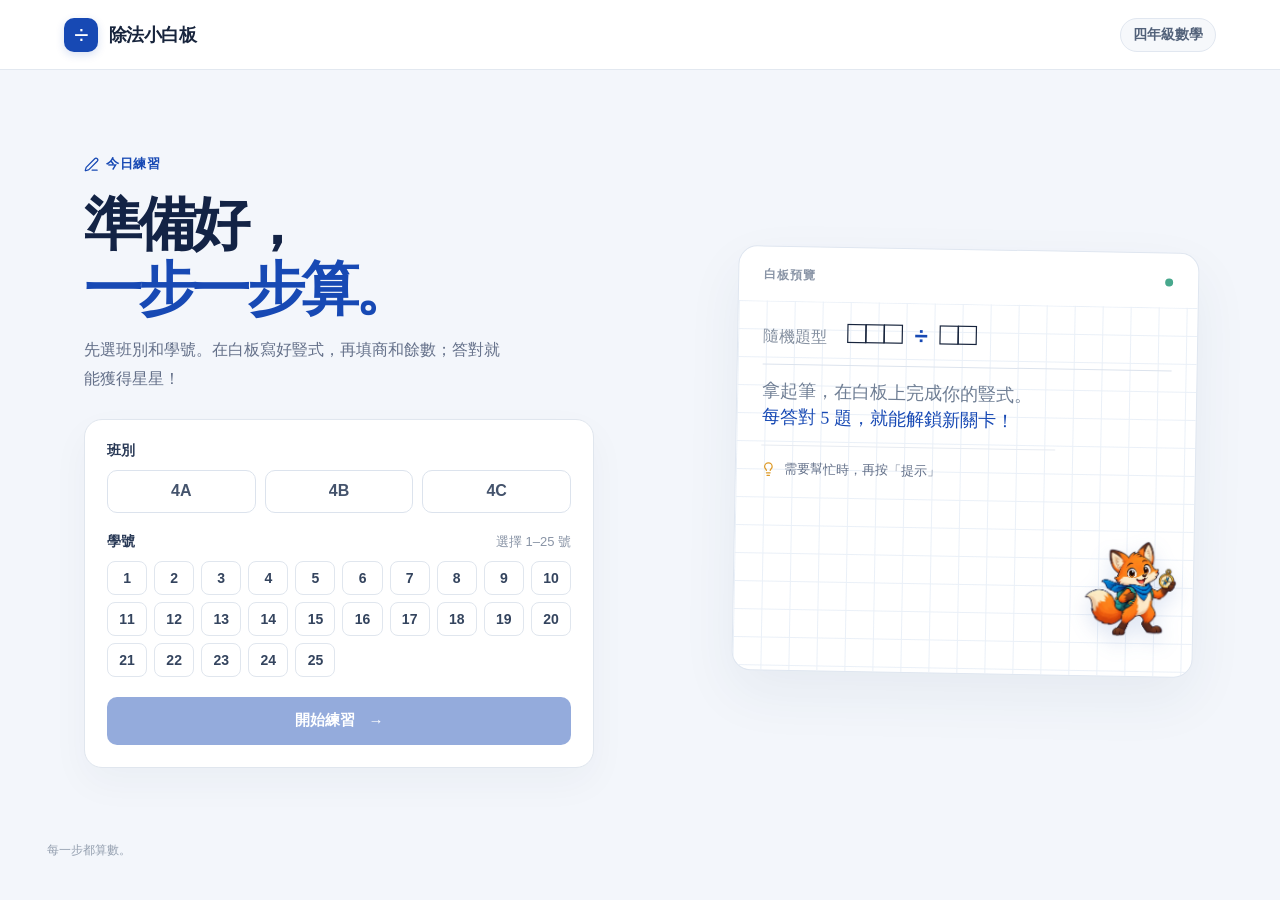
==== division-original/index.html @ 91832fed "Build math adventure hub with four learning modules and shared teacher progress" ====
<!doctype html><html lang="zh-Hant-HK"><meta charset="utf-8"><meta name="viewport" content="width=device-width, initial-scale=1"><title>除法小白板</title><link rel="stylesheet" href="style.css"><body><div id="root"></div><script src="../client.js"></script><script type="module" src="main.js"></script></body></html>
---- division-original/style.css ----
:root { color-scheme: light; --background: #f3f6fb; --foreground: #17243c; --card: #fff; --card-foreground: #17243c; --popover: #fff; --popover-foreground: #17243c; --primary: #1749b4; --primary-foreground: #fff; --secondary: #eaf0fa; --secondary-foreground: #1c376e; --muted: #eef2f7; --muted-foreground: #637089; --accent: #e8effb; --accent-foreground: #1749b4; --destructive: #c94632; --border: #dce3ed; --input: #dce3ed; --ring: #6887cb; --radius: .85rem; }
* { box-sizing: border-box; }
body { background: #f3f6fb; color: #17243c; font-family: Arial, "Noto Sans TC", "Microsoft JhengHei", sans-serif; margin: 0; }
button,input { font: inherit; }
button:focus-visible,input:focus-visible { outline: 3px solid #85a5ed; outline-offset: 2px; }
.topbar { height: 70px; padding: 0 clamp(20px,5vw,76px); background: #fff; border-bottom: 1px solid #e2e8f0; display:flex; justify-content:space-between; align-items:center; }
.brand { color:#17243c; text-decoration:none; display:flex; align-items:center; gap:11px; font-size:18px; font-weight:800; letter-spacing:-.03em; }
.brand-mark { width:34px;height:34px;display:grid;place-items:center;border-radius:10px;background:#1749b4;color:#fff;font-size:26px;font-weight:500;line-height:1;box-shadow:0 3px 8px #1749b42b; }
.topbar-right { display:flex;align-items:center;gap:12px;color:#53627a;font-size:14px; }
.grade-chip,.student-chip { border:1px solid #e1e7f0;border-radius:999px;padding:7px 12px;background:#fff;font-weight:650; }
.student-chip { display:flex;align-items:center;gap:7px; }.student-dot,.live-dot,.board-live { width:8px;height:8px;border-radius:50%;background:#48a88d;display:inline-block; }.grade-chip { background:#f6f8fb; }
.entry-screen { max-width:1160px;min-height:calc(100vh - 128px);margin:0 auto;padding:45px 24px 34px;display:grid;grid-template-columns:minmax(380px,1fr) minmax(360px,.84fr);align-items:center;gap:clamp(40px,8vw,105px); }
.entry-main { max-width:510px; }.eyebrow { color:#64748b;font-size:13px;font-weight:750;letter-spacing:.055em;display:flex;align-items:center;gap:7px; }.entry-main>.eyebrow { color:#1749b4; }
.entry-main h1 { font-size:clamp(38px,5vw,58px);line-height:1.12;letter-spacing:-.065em;margin:19px 0 14px;font-weight:850;color:#132345; }.entry-main h1 span { color:#1749b4; }
.entry-copy { font-size:16px;line-height:1.8;color:#647089;max-width:430px;margin:0 0 25px; }
.picker-card { background:#fff;border:1px solid #e0e6ee;border-radius:18px;padding:22px;box-shadow:0 15px 38px #2538580a; }.field-label { font-size:14px;font-weight:750;color:#293956;display:block; }.class-picker { display:flex;gap:9px;margin:10px 0 20px; }.class-option { flex:1;height:43px;border:1px solid #dce3ed;border-radius:10px;background:#fff;color:#44536c;font-weight:750;cursor:pointer;transition:.16s; }.class-option:hover,.number-option:hover { border-color:#7390ce;background:#f7f9fe; }.class-option.is-selected,.number-option.is-selected { background:#1749b4;color:#fff;border-color:#1749b4;box-shadow:0 3px 8px #1749b42b; }
.student-picker-head { display:flex;align-items:center;justify-content:space-between; }.selection-hint { color:#8994a6;font-size:13px; }.number-grid { display:grid;grid-template-columns:repeat(10,minmax(0,1fr));gap:7px;margin-top:10px; }.number-option { min-width:0;height:34px;border:1px solid #e0e6ee;border-radius:8px;background:white;color:#34445e;font-size:14px;font-weight:650;cursor:pointer;transition:.16s; }.number-option.is-selected { box-shadow:none; }
.primary-button { display:inline-flex;align-items:center;justify-content:center;gap:14px;height:46px;border:0;border-radius:10px;background:#1749b4;color:#fff;padding:0 19px;font-size:15px;font-weight:750;cursor:pointer;box-shadow:0 5px 12px #1749b426;transition:background .16s,transform .16s; }.primary-button:hover:not(:disabled) { background:#123b95;transform:translateY(-1px); }.primary-button:disabled { opacity:.46;cursor:not-allowed;box-shadow:none; }.start-button { width:100%;margin-top:20px;height:48px; }
.entry-preview { min-height:425px;background:#fff;border:1px solid #dfe6f0;border-radius:19px;padding:20px 25px 17px;box-shadow:0 22px 55px #26395910;position:relative;overflow:hidden;transform:rotate(1deg); }.entry-preview:before { content:"";position:absolute;inset:54px 0 0;background-image:linear-gradient(#e6edf6 1px,transparent 1px),linear-gradient(90deg,#e6edf6 1px,transparent 1px);background-size:28px 28px;opacity:.83;pointer-events:none; }.preview-label,.preview-problem,.preview-rule,.preview-lines,.preview-note { position:relative; }.preview-label { display:flex;align-items:center;justify-content:space-between;text-transform:uppercase;letter-spacing:.08em;color:#8994a6;font-size:12px;font-weight:750; }.preview-problem { margin-top:29px;display:flex;gap:20px;align-items:baseline;color:#8590a0; }.preview-problem strong { font-size:32px;letter-spacing:-.035em;color:#17243c; }.preview-problem i { font-size:24px;color:#1749b4;font-style:normal;margin:0 5px; }.preview-rule { margin:14px 0 14px;border-top:1px solid #dce3ed; }.preview-lines { margin-left:25%;display:grid;gap:2px;font-size:18px;font-family:"Comic Sans MS","Segoe Print",cursive;color:#394a69; }.preview-blue { color:#1749b4; }.preview-answer { padding-top:9px;color:#1749b4;font-size:16px;font-weight:700; }.preview-note { border-top:1px solid #e7ebf1;margin-top:16px;padding-top:14px;color:#637089;display:flex;align-items:center;gap:8px;font-size:13px; }.preview-note svg {color:#de9b29;}
.workspace { max-width:1440px;margin:0 auto;padding:31px clamp(18px,3.7vw,54px) 42px;display:grid;grid-template-columns:minmax(0,1fr) 310px;gap:26px;align-items:start; }.practice-heading { display:flex;justify-content:space-between;align-items:flex-end;margin:2px 0 18px;gap:16px; }.practice-heading h1 { margin:7px 0 0;font-size:27px;line-height:1.2;letter-spacing:-.04em;font-weight:800;color:#17243c; }.eyebrow-divider { color:#a3adbc; }.score-pill { height:35px;padding:0 12px;border:1px solid #e1e7f0;border-radius:999px;background:#fff;display:flex;align-items:center;gap:7px;color:#59677d;font-size:13px;white-space:nowrap; }.score-pill svg {color:#d39a38}.score-pill b {color:#1749b4;font-size:15px; }
.problem-card { background:#fff;border:1px solid #e0e6ee;border-radius:14px;padding:15px 18px;display:flex;justify-content:space-between;align-items:center;gap:16px;margin-bottom:15px;box-shadow:0 4px 14px #26395908; }.problem-caption { display:block;color:#758197;font-size:12px;font-weight:700;margin-bottom:2px; }.problem-math { display:flex;gap:10px;align-items:baseline;font-size:27px;font-weight:800;letter-spacing:-.035em; }.divide-sign { color:#1749b4;font-size:24px; }.question-mark { color:#8f9aad;font-size:20px;margin-left:4px; }.problem-tip { color:#65738a;font-size:13px;max-width:280px;line-height:1.5;display:flex;gap:8px;align-items:flex-start; }.tip-icon { flex:0 0 18px;width:18px;height:18px;border-radius:50%;background:#eef3fc;color:#1749b4;text-align:center;font-family:serif;font-weight:800;line-height:18px; }
.board-card { background:#fff;border:1px solid #dfe5ed;border-radius:15px;overflow:hidden;box-shadow:0 8px 26px #2639590a; }.board-toolbar {height:49px;border-bottom:1px solid #e5e9ef;padding:0 17px;display:flex;align-items:center;justify-content:space-between; }.board-title {display:flex;align-items:center;gap:9px;font-size:14px;font-weight:750;color:#293956; }.board-helper {font-size:12px;font-weight:500;color:#8792a3;margin-left:2px; }.tool-button,.next-button {height:32px;border:1px solid #e0e6ee;border-radius:8px;background:#fff;color:#68758a;padding:0 10px;display:flex;align-items:center;gap:6px;font-size:13px;cursor:pointer; }.tool-button:hover,.next-button:hover {background:#f6f8fb;color:#1749b4;border-color:#bdcae0; }.board-canvas-wrap {height:198px;position:relative;background:#fff;touch-action:none; }.board-canvas-wrap canvas {display:block;width:100%;height:100%;cursor:crosshair;touch-action:none; }
.steps-area { border-top:1px solid #e7ebf1;padding:15px 18px 17px; }.steps-header {display:flex;justify-content:space-between;align-items:baseline;gap:12px;margin-bottom:10px; }.steps-label {font-size:14px;font-weight:800;color:#263653; }.steps-explainer {font-size:12px;color:#8792a3; }.long-division-grid {display:grid;gap:7px; }.division-step {min-height:50px;background:#f7f9fc;border:1px solid #ebeff5;border-radius:9px;display:grid;grid-template-columns:26px minmax(115px,1fr) auto minmax(66px,.52fr) 15px minmax(66px,.52fr);align-items:center;gap:9px;padding:6px 9px; }.step-number {width:22px;height:22px;border-radius:50%;display:grid;place-items:center;background:#e8effb;color:#1749b4;font-size:12px;font-weight:800; }.step-equation {display:grid;grid-template-columns:auto 1fr;grid-template-rows:auto auto;align-items:center;column-gap:10px; }.step-partial {font-size:14px;font-weight:750;color:#34445e; }.step-hint {font-size:11px;color:#96a0b0; }.step-equation input,.step-number-input {width:100%;height:33px;background:#fff;border:1px solid #d9e1ec;border-radius:7px;padding:0 8px;color:#1749b4;font-weight:750;font-size:15px; }.step-equation input {grid-column:1 / 3;max-width:88px;margin-top:5px; }.step-equation input::placeholder,.step-number-input::placeholder {color:#a5afbe;font-weight:500;font-size:13px; }.step-times,.step-minus {color:#758197;font-size:13px;white-space:nowrap; }.step-minus {text-align:center;font-size:17px; }.remainder-note {margin:10px 0 0;color:#7d899c;font-size:12px;line-height:1.45; }.feedback {margin-top:12px;padding:11px 12px;border-radius:9px;display:flex;align-items:flex-start;gap:9px;font-size:14px;line-height:1.5;font-weight:600; }.feedback-good {color:#226d56;background:#eaf7f1;border:1px solid #ccebdc; }.feedback-good svg {flex:0 0 auto;margin-top:1px; }.feedback-retry {color:#7a5721;background:#fff8e9;border:1px solid #f2dfb5; }.feedback-error {color:#a34536;background:#fff0ed;border:1px solid #f3d0c8; }.feedback-mark {font-size:18px;font-weight:800;line-height:1; }.board-actions {display:flex;align-items:center;gap:10px;margin-top:14px; }.check-button {min-width:154px;height:42px;font-size:14px; }.next-button {height:42px;padding:0 14px;color:#1749b4;font-weight:700; }
.leaderboard-card {background:#fff;border:1px solid #dfe5ed;border-radius:15px;padding:18px 17px 12px;box-shadow:0 8px 26px #2639590a;margin-top:51px; }.leaderboard-head {display:flex;align-items:center;gap:10px; }.leaderboard-icon {width:38px;height:38px;display:grid;place-items:center;background:#fff6e7;border-radius:11px;color:#bd811f; }.leaderboard-head .eyebrow {font-size:11px; }.leaderboard-head h2 {font-size:17px;letter-spacing:-.025em;margin:2px 0 0;font-weight:800; }.rank-count {margin-left:auto;background:#f1f4f8;padding:4px 8px;border-radius:999px;color:#728096;font-size:12px;font-weight:700; }.leaderboard-sub {color:#8290a3;font-size:13px;margin:11px 0 14px; }.my-rank {background:#f0f5ff;border:1px solid #dce7fb;border-radius:10px;padding:10px 11px;display:flex;align-items:center;justify-content:space-between;margin-bottom:10px; }.my-rank-label {display:block;font-size:11px;color:#7787a4;margin-bottom:2px; }.my-rank strong {font-size:14px;color:#1749b4; }.my-rank-score {font-weight:750;color:#1749b4;font-size:13px; }.ranking-list {max-height:450px;overflow:auto;overscroll-behavior:contain;scrollbar-width:thin;scrollbar-color:#d9e1ec transparent; }.ranking-row {display:grid;grid-template-columns:27px minmax(0,1fr) auto;align-items:center;min-height:41px;border-bottom:1px solid #eff2f6;gap:7px;padding:0 4px; }.ranking-row:last-child {border-bottom:0; }.ranking-row.is-me {background:#f1f5fd;border-radius:7px; }.rank-number {width:23px;text-align:center;color:#8a95a5;font-size:13px;font-weight:750; }.rank-1 {color:#cc9b30; }.rank-2 {color:#7a8ba3; }.rank-3 {color:#a96d4e; }.rank-name {font-size:13px;color:#5b687d;white-space:nowrap; }.rank-name b {color:#283855; }.rank-score {font-size:14px;font-weight:800;color:#223552; }.rank-score small {font-size:11px;font-weight:500;color:#8994a5; }.list-message {padding:20px 8px;color:#8390a2;text-align:center;font-size:13px;line-height:1.7; }.leaderboard-foot {border-top:1px solid #edf0f4;padding:11px 1px 0;margin-top:7px;display:flex;justify-content:space-between;gap:6px;align-items:center;color:#8a95a5;font-size:11px; }.leaderboard-foot button {border:0;background:transparent;color:#728096;width:26px;height:26px;display:grid;place-items:center;border-radius:6px;cursor:pointer; }.leaderboard-foot button:hover {background:#eff3f8;color:#1749b4; }.page-foot {max-width:1440px;padding:0 clamp(18px,3.7vw,54px) 16px;margin:0 auto;display:flex;justify-content:space-between;color:#95a0b0;font-size:12px; }.page-foot button {border:0;background:transparent;color:#65748b;text-decoration:underline;text-underline-offset:3px;cursor:pointer;font-size:12px; }
@media (max-width:950px) { .entry-screen {grid-template-columns:1fr minmax(300px,.8fr);gap:30px; }.entry-preview {min-height:400px;padding-inline:20px;}.workspace {grid-template-columns:minmax(0,1fr) 270px;gap:17px;padding-inline:18px;}.leaderboard-card {padding-inline:13px;}.steps-area {padding-inline:13px;}.division-step {grid-template-columns:24px minmax(96px,1fr) auto minmax(56px,.5fr) 12px minmax(56px,.5fr);gap:6px;padding-inline:6px;} }
@media (max-width:720px) { .topbar {height:62px;padding-inline:16px;}.brand {font-size:16px;}.brand-mark {width:31px;height:31px;}.topbar-right {gap:6px;font-size:12px;}.grade-chip,.student-chip {padding:6px 9px;}.entry-screen {display:flex;flex-direction:column;align-items:stretch;min-height:unset;padding:32px 18px 24px;gap:25px;}.entry-main {max-width:none;}.entry-main h1 {font-size:43px;margin:13px 0 10px;}.entry-copy {font-size:15px;margin-bottom:17px;}.picker-card {padding:17px;}.number-grid {grid-template-columns:repeat(5,minmax(0,1fr));gap:7px;}.number-option {height:38px;}.entry-preview {display:none;}.workspace {display:flex;flex-direction:column;padding:24px 14px 30px;gap:18px;}.practice-column,.leaderboard-card {width:100%;}.practice-heading {align-items:center;margin-bottom:14px;}.practice-heading h1 {font-size:23px;}.score-pill {font-size:12px;padding-inline:9px;}.problem-card {padding:12px 13px;align-items:flex-start;flex-direction:column;gap:7px;}.problem-math {font-size:25px;}.problem-tip {max-width:none;font-size:12px;}.board-toolbar {padding-inline:12px;}.board-canvas-wrap {height:180px;}.steps-area {padding:13px 10px;}.steps-header {align-items:flex-start;flex-direction:column;gap:3px;}.steps-explainer {font-size:11px;}.division-step {grid-template-columns:22px minmax(82px,1fr) auto minmax(49px,.47fr) 11px minmax(49px,.47fr);gap:4px;padding:6px 4px;}.step-number {width:20px;height:20px;font-size:11px;}.step-partial {font-size:12px;}.step-hint {font-size:10px;}.step-times,.step-minus {font-size:11px;}.step-number-input,.step-equation input {height:32px;padding-inline:5px;font-size:14px;}.step-number-input::placeholder {font-size:11px;}.leaderboard-card {margin-top:0;}.ranking-list {max-height:300px;}.page-foot {padding-inline:14px;} }
@media (max-width:370px) { .topbar-right .grade-chip {display:none;}.division-step {grid-template-columns:20px minmax(72px,1fr) auto minmax(44px,.4fr) 10px minmax(44px,.4fr);gap:3px;}.step-times {font-size:10px;} }

/* Larger writing surface and optional help. */
.problem-card { margin-bottom:12px; }
.problem-hint-wrap { max-width:340px;display:flex;flex-direction:column;align-items:flex-end;gap:8px; }
.hint-button { min-height:38px;padding:0 13px;border:1px solid #ead9b4;border-radius:9px;background:#fff9eb;color:#916012;display:inline-flex;align-items:center;justify-content:center;gap:7px;font-size:14px;font-weight:750;white-space:nowrap;cursor:pointer;transition:.16s; }
.hint-button:hover { background:#fff2d7;border-color:#dfc181; }
.hint-button[aria-expanded="true"] { background:#fff1d2; }
.hint-panel { width:min(340px,100%);padding:10px 12px;border:1px solid #f0dfbb;border-radius:9px;background:#fffaf0;color:#73551f;font-size:13px;line-height:1.6; }
.hint-index { display:block;color:#9a742e;font-size:11px;font-weight:800;letter-spacing:.04em;margin-bottom:3px; }
.level-card { min-height:68px;padding:11px 15px;margin-bottom:14px;border:1px solid #e4e9f2;border-radius:13px;background:linear-gradient(100deg,#fff 0%,#f9fbff 100%);display:flex;align-items:center;gap:11px;box-shadow:0 3px 12px #26395907; }
.level-badge { width:38px;height:38px;border-radius:11px;background:#fff3dc;color:#bc821e;display:grid;place-items:center;flex:0 0 auto; }
.level-copy { display:flex;flex-direction:column;gap:3px;min-width:0; }
.level-copy strong { font-size:14px;color:#293956; }
.level-copy span { font-size:12px;color:#8390a3; }
.level-meter { margin-left:auto;display:flex;align-items:center;gap:8px; }
.level-stars { display:flex;gap:2px;font-size:17px;color:#dfe5ee; }
.level-star.earned { color:#e1ad48;text-shadow:0 1px 1px #ba862c2e; }
.level-count { font-size:12px;font-weight:800;color:#6d7890;white-space:nowrap; }
.board-canvas-wrap { height:320px; }
.preview-board-note { color:#6f7e94; }
@media (max-width:720px) {
  .problem-hint-wrap { max-width:none;width:100%;align-items:flex-start; }
  .hint-panel { width:100%; }
  .level-card { padding:10px;gap:8px; }
  .level-badge { width:33px;height:33px; }
  .level-copy strong { font-size:13px; }
  .level-copy span { font-size:11px; }
  .level-meter { gap:5px; }
  .level-stars { font-size:15px; }
  .level-count { font-size:11px; }
  .board-canvas-wrap { height:270px; }
}

/* A simple answer area leaves the large board as the main working space. */
.answer-fields { display:grid;grid-template-columns:repeat(2,minmax(0,1fr));gap:12px;max-width:460px;margin-top:9px; }
.answer-field { display:flex;flex-direction:column;gap:7px;color:#354763;font-size:15px;font-weight:800; }
.answer-field input { width:100%;height:52px;border:2px solid #dce7f5;border-radius:11px;background:#fbfdff;padding:0 13px;color:#1749b4;font-size:23px;font-weight:800;font-variant-numeric:tabular-nums;outline:none;transition:border-color .2s,box-shadow .2s,transform .2s; }
.answer-field input:focus { border-color:#4c79dc;box-shadow:0 0 0 4px #4c79dc22;transform:translateY(-2px); }
.answer-field input::placeholder { font-size:14px;font-weight:500;color:#9aa8bb; }
.answer-field input:disabled { color:#31785c;background:#f4fbf7; }
.answer-field + .answer-field input { border-color:#e8e0c8;background:#fffdf8; }
.answer-field + .answer-field input:focus { border-color:#d6a544;box-shadow:0 0 0 4px #e2b75429; }
.mascot-banner { min-height:92px;margin-bottom:16px;padding:10px 12px 10px 3px;display:flex;align-items:center;gap:8px;overflow:hidden;border-radius:12px;background:linear-gradient(105deg,#eaf3ff,#fff9e9); }
.mascot-banner img { width:66px;height:77px;object-fit:contain;flex:none;animation:mascot-bob 3.8s ease-in-out infinite;filter:drop-shadow(0 6px 7px #225ba535); }
.mascot-banner strong { display:block;font-size:15px;color:#2d508e;margin-bottom:5px; }
.mascot-banner span { font-size:12px;color:#6b7790;line-height:1.4; }
.preview-mascot { position:absolute;right:10px;bottom:8px;width:105px;height:158px;object-fit:contain;filter:drop-shadow(0 8px 10px #255ab026);animation:mascot-bob 3.8s ease-in-out infinite; }
.entry-preview .preview-note { max-width:calc(100% - 115px); }
.entry-preview .preview-lines { max-width:calc(100% - 115px);margin-left:0; }
.score-pill { border-color:#f3dfaa;background:#fffaeb; }
.level-badge { animation:badge-bob 3.5s ease-in-out infinite; }
.level-star.earned { animation:star-pop .55s cubic-bezier(.22,1.4,.4,1) both; }
.feedback-good { position:relative;overflow:hidden;animation:success-pop .45s ease-out both;padding-right:88px; }
.feedback-good::after { content:"✦ ★ ✦";position:absolute;right:12px;top:50%;color:#e2ab37;font-size:18px;letter-spacing:2px;transform:translateY(-50%);animation:stars-dance 1.8s ease-in-out infinite; }
@keyframes mascot-bob { 0%,100% { transform:translateY(0) rotate(-3deg); } 50% { transform:translateY(-6px) rotate(3deg); } }
@keyframes badge-bob { 0%,100% { transform:rotate(-7deg); } 50% { transform:rotate(7deg); } }
@keyframes star-pop { 0% { transform:scale(.4) rotate(-25deg);opacity:.2; } 70% { transform:scale(1.25) rotate(9deg); } 100% { transform:scale(1);opacity:1; } }
@keyframes success-pop { 0% { transform:scale(.97);opacity:.35; } 100% { transform:scale(1);opacity:1; } }
@keyframes stars-dance { 0%,100% { transform:translateY(-50%) rotate(-7deg) scale(.9); } 50% { transform:translateY(-62%) rotate(8deg) scale(1.1); } }
@media (max-width:720px) { .answer-fields { max-width:none; } .mascot-banner { min-height:74px; } .mascot-banner img { height:63px; } }
@media (max-width:370px) { .feedback-good { padding-right:12px; } .feedback-good::after { display:none; } }
@media (prefers-reduced-motion:reduce) { .mascot-banner img,.preview-mascot,.level-badge,.level-star.earned,.feedback-good,.feedback-good::after { animation:none; } .answer-field input { transition:none; } }
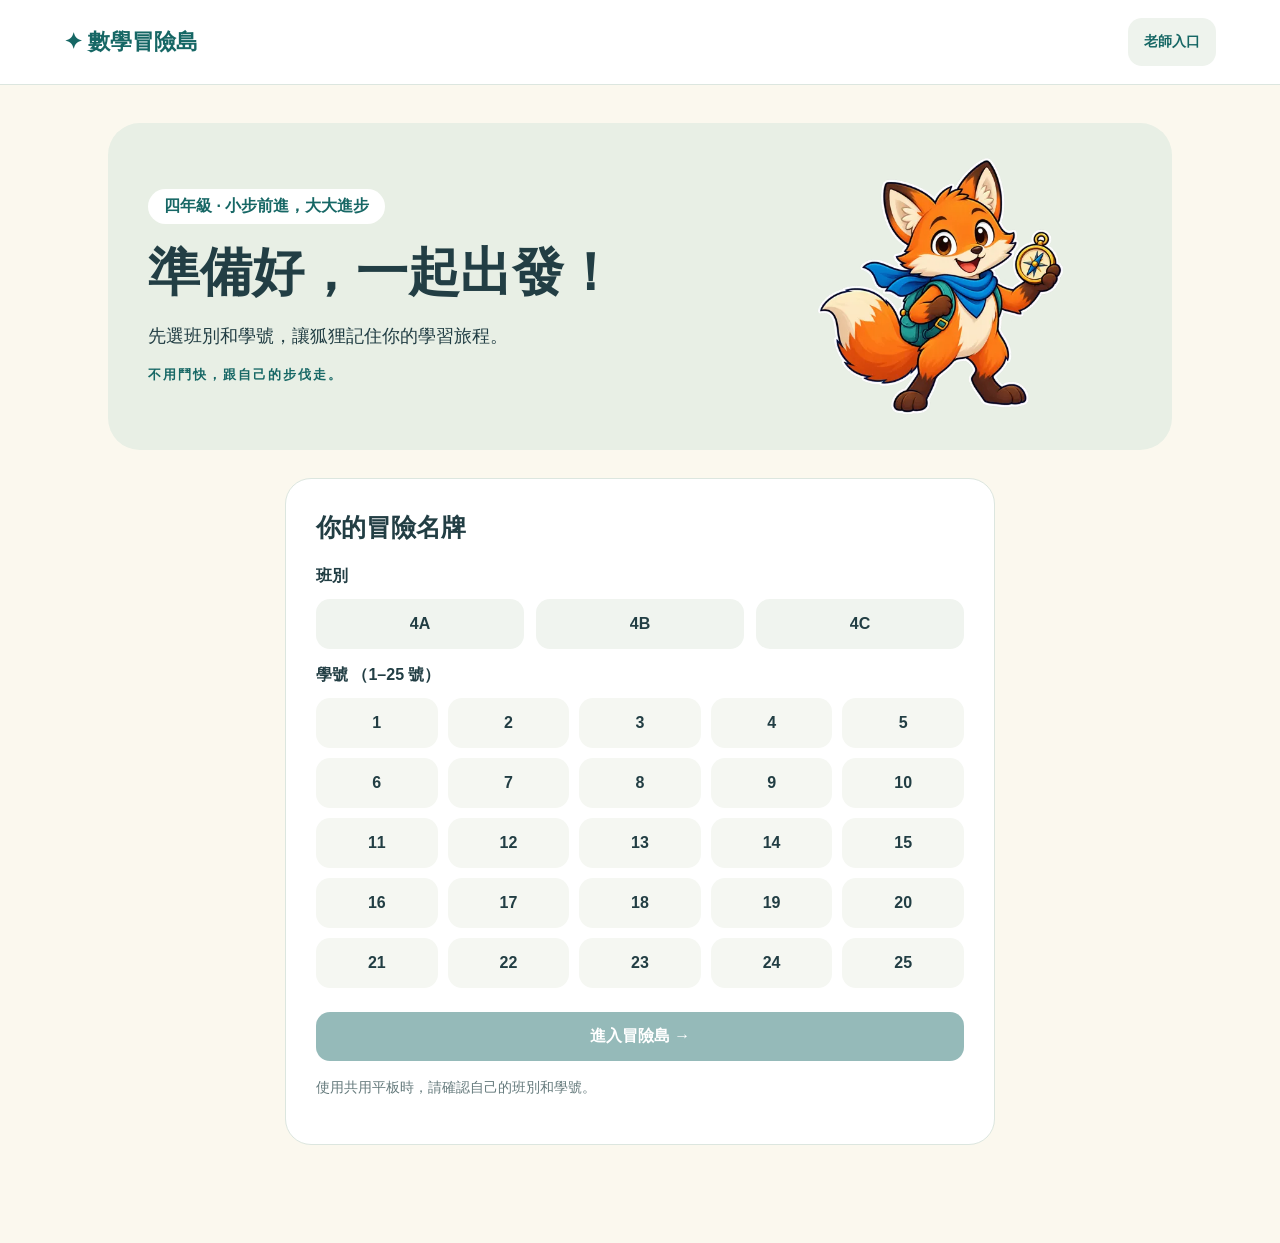
==== commit db8e4692: "Version frontend assets so browsers load the latest lessons" ====
--- a/division-original/index.html
+++ b/division-original/index.html
@@ -1 +1 @@
-<!doctype html><html lang="zh-Hant-HK"><meta charset="utf-8"><meta name="viewport" content="width=device-width, initial-scale=1"><title>除法小白板</title><link rel="stylesheet" href="style.css"><body><div id="root"></div><script src="../client.js"></script><script type="module" src="main.js"></script></body></html>
+<!doctype html><html lang="zh-Hant-HK"><meta charset="utf-8"><meta name="viewport" content="width=device-width, initial-scale=1"><title>除法小白板</title><link rel="stylesheet" href="style.css?v=f8482412a568"><body><div id="root"></div><script src="../client.js?v=44e6883cfc91"></script><script type="module" src="main.js?v=3ecca763bf1d"></script></body></html>
